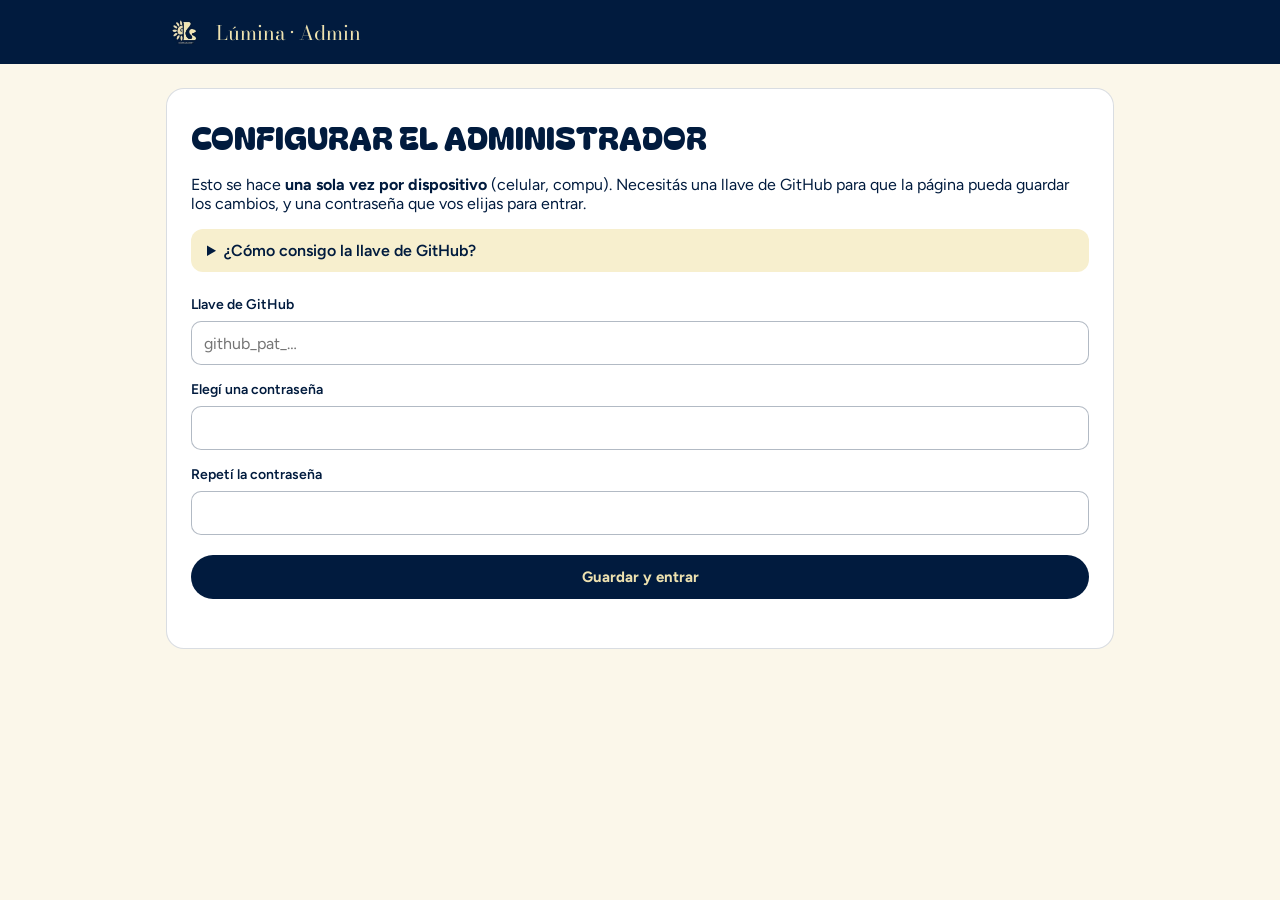
==== admin/index.html @ 97eaa506 "Agregar panel de administración en /admin - Los productos y categorías pasan a data/productos.json, " ====
<!doctype html>
<html lang="es">
<head>
  <meta charset="utf-8">
  <meta name="viewport" content="width=device-width, initial-scale=1">
  <meta http-equiv="Content-Security-Policy" content="default-src 'none'; script-src 'self'; style-src 'self'; font-src 'self'; img-src 'self' data: blob:; connect-src 'self' https://api.github.com; base-uri 'none'; form-action 'none'">
  <meta name="referrer" content="no-referrer">
  <meta name="robots" content="noindex, nofollow">
  <title>Administrar — Lúmina Bakery</title>
  <link rel="icon" href="../img/favicon.png" type="image/png">
  <link rel="stylesheet" href="../css/fonts.css">
  <link rel="stylesheet" href="admin.css">
</head>
<body>

<header class="admin-header">
  <div class="admin-wrap admin-header-inner">
    <a href="../" class="admin-brand">
      <img src="../img/logo.png" alt="" width="40" height="40">
      <span>Lúmina · Admin</span>
    </a>
    <button type="button" class="link-btn" data-logout hidden>Salir</button>
  </div>
</header>

<main class="admin-wrap">

  <!-- Primera vez en este dispositivo -->
  <section class="panel" data-screen="setup" hidden>
    <h1>Configurar el administrador</h1>
    <p>Esto se hace <strong>una sola vez por dispositivo</strong> (celular, compu). Necesitás una llave de GitHub para que la página pueda guardar los cambios, y una contraseña que vos elijas para entrar.</p>
    <details class="help">
      <summary>¿Cómo consigo la llave de GitHub?</summary>
      <ol>
        <li>Entrá a <a href="https://github.com/settings/personal-access-tokens/new" target="_blank" rel="noopener noreferrer">github.com/settings/personal-access-tokens/new</a> con la cuenta dueña de la web.</li>
        <li><strong>Token name:</strong> Admin Lúmina. <strong>Expiration:</strong> la fecha más lejana que te deje.</li>
        <li><strong>Repository access:</strong> “Only select repositories” y elegí <strong>lumina</strong>.</li>
        <li><strong>Permissions → Repository permissions → Contents:</strong> “Read and write”.</li>
        <li>Tocá <strong>Generate token</strong> y copiá el código (empieza con <code>github_pat_</code>).</li>
      </ol>
    </details>
    <div class="form">
      <label for="setup-token">Llave de GitHub</label>
      <input id="setup-token" type="password" autocomplete="off" spellcheck="false" placeholder="github_pat_…">
      <label for="setup-pass">Elegí una contraseña</label>
      <input id="setup-pass" type="password" autocomplete="new-password" minlength="6">
      <label for="setup-pass2">Repetí la contraseña</label>
      <input id="setup-pass2" type="password" autocomplete="new-password" minlength="6">
      <button type="button" class="btn" data-setup>Guardar y entrar</button>
      <p class="msg" data-msg="setup" role="alert"></p>
    </div>
  </section>

  <!-- Entrar -->
  <section class="panel panel-narrow" data-screen="login" hidden>
    <h1>Entrar</h1>
    <div class="form">
      <label for="login-pass">Contraseña</label>
      <input id="login-pass" type="password" autocomplete="current-password">
      <button type="button" class="btn" data-login>Entrar</button>
      <p class="msg" data-msg="login" role="alert"></p>
      <button type="button" class="link-btn" data-reset>Olvidé mi contraseña</button>
    </div>
  </section>

  <!-- Editor -->
  <section data-screen="editor" hidden>
    <div class="savebar">
      <p class="msg" data-msg="editor" role="status"></p>
      <button type="button" class="btn" data-save>Guardar cambios</button>
    </div>

    <div class="panel">
      <div class="panel-head">
        <h2>Categorías</h2>
        <button type="button" class="btn btn-light" data-add-cat>+ Agregar categoría</button>
      </div>
      <p class="hint">“Nombre” es el botón de filtro (ej: Budines). “Etiqueta” es el cartelito en la foto (ej: Budín).</p>
      <div class="cat-list" data-cats></div>
    </div>

    <div class="panel">
      <div class="panel-head">
        <h2>Productos</h2>
        <button type="button" class="btn btn-light" data-add-prod>+ Agregar producto</button>
      </div>
      <p class="hint">Dejá el precio vacío para que diga “Consultar”. Las fotos se recortan solas en formato vertical.</p>
      <div class="prod-list" data-prods></div>
    </div>
  </section>

  <p class="loading" data-screen="loading">Cargando…</p>
</main>

<script src="admin.js"></script>
</body>
</html>
---- css/fonts.css ----
/* Fuentes alojadas en el propio sitio (subconjunto latino), descargadas de Google Fonts. Licencia SIL Open Font License. */
@font-face {
  font-family: 'Bagel Fat One';
  font-style: normal;
  font-weight: 400;
  font-display: swap;
  src: url('../fonts/bagel-fat-one-normal-400.woff2') format('woff2');
  unicode-range: U+0000-00FF, U+0131, U+0152-0153, U+02BB-02BC, U+02C6, U+02DA, U+02DC, U+0304, U+0308, U+0329, U+2000-206F, U+20AC, U+2122, U+2191, U+2193, U+2212, U+2215, U+FEFF, U+FFFD;
}
@font-face {
  font-family: 'Bodoni Moda';
  font-style: italic;
  font-weight: 400 700;
  font-display: swap;
  src: url('../fonts/bodoni-moda-italic-400-700.woff2') format('woff2');
  unicode-range: U+0000-00FF, U+0131, U+0152-0153, U+02BB-02BC, U+02C6, U+02DA, U+02DC, U+0304, U+0308, U+0329, U+2000-206F, U+20AC, U+2122, U+2191, U+2193, U+2212, U+2215, U+FEFF, U+FFFD;
}
@font-face {
  font-family: 'Bodoni Moda';
  font-style: normal;
  font-weight: 400 700;
  font-display: swap;
  src: url('../fonts/bodoni-moda-normal-400-700.woff2') format('woff2');
  unicode-range: U+0000-00FF, U+0131, U+0152-0153, U+02BB-02BC, U+02C6, U+02DA, U+02DC, U+0304, U+0308, U+0329, U+2000-206F, U+20AC, U+2122, U+2191, U+2193, U+2212, U+2215, U+FEFF, U+FFFD;
}
@font-face {
  font-family: 'Figtree';
  font-style: normal;
  font-weight: 400 700;
  font-display: swap;
  src: url('../fonts/figtree-normal-400-700.woff2') format('woff2');
  unicode-range: U+0000-00FF, U+0131, U+0152-0153, U+02BB-02BC, U+02C6, U+02DA, U+02DC, U+0304, U+0308, U+0329, U+2000-206F, U+20AC, U+2122, U+2191, U+2193, U+2212, U+2215, U+FEFF, U+FFFD;
}
---- admin/admin.css ----
:root {
  --navy: #011B3E;
  --cream: #EEE2B0;
  --cream-light: #F7EFCE;
  --paper: #FBF7EA;
  --ink-muted: #3A4A6B;
  --line: rgba(1, 27, 62, 0.15);
  --danger: #A3261C;
  --ok: #1D6B3A;
}

*, *::before, *::after { box-sizing: border-box; }
[hidden] { display: none !important; }

body {
  margin: 0;
  background: var(--paper);
  color: var(--navy);
  font-family: 'Figtree', system-ui, sans-serif;
  font-size: 16px;
}
a { color: var(--navy); }
:focus-visible { outline: 3px solid var(--navy); outline-offset: 2px; }

.admin-wrap { max-width: 980px; margin: 0 auto; padding: 0 16px; }

.admin-header { background: var(--navy); color: var(--cream); }
.admin-header-inner { display: flex; align-items: center; justify-content: space-between; min-height: 64px; }
.admin-brand { display: flex; align-items: center; gap: 10px; color: var(--cream); text-decoration: none; font-family: 'Bodoni Moda', serif; font-size: 20px; }
.admin-brand img { border-radius: 50%; }
.admin-header .link-btn { color: var(--cream); }

h1, h2 { font-family: 'Bagel Fat One', sans-serif; font-weight: 400; text-transform: uppercase; margin: 0 0 12px; }
h1 { font-size: 32px; }
h2 { font-size: 24px; margin: 0; }

.panel { background: #FFFFFF; border: 1px solid var(--line); border-radius: 18px; padding: 24px; margin: 24px 0; }
.panel-narrow { max-width: 420px; margin-left: auto; margin-right: auto; }
.panel-head { display: flex; align-items: center; justify-content: space-between; gap: 12px; flex-wrap: wrap; }
.hint { margin: 8px 0 16px; color: var(--ink-muted); font-size: 14px; }
.loading { text-align: center; padding: 48px 0; }

.help { margin: 16px 0; padding: 12px 16px; background: var(--cream-light); border-radius: 12px; }
.help summary { cursor: pointer; font-weight: 600; }
.help li { margin: 6px 0; line-height: 1.45; }

.form { display: flex; flex-direction: column; gap: 8px; }
label, .field-label { font-size: 14px; font-weight: 600; }
input, select {
  width: 100%;
  min-height: 44px;
  padding: 0 12px;
  border-radius: 10px;
  border: 1.5px solid rgba(1, 27, 62, 0.3);
  background: #FFFFFF;
  color: var(--navy);
  font-family: inherit;
  font-size: 16px;
}
.form label { margin-top: 8px; }

.btn {
  display: inline-flex; align-items: center; justify-content: center; gap: 8px;
  min-height: 44px; padding: 0 20px;
  border-radius: 999px; border: 0;
  background: var(--navy); color: var(--cream);
  font-family: inherit; font-size: 15px; font-weight: 700;
  cursor: pointer;
}
.btn:disabled { opacity: 0.55; cursor: wait; }
.btn-light { background: var(--cream); color: var(--navy); }
.btn-danger { background: transparent; color: var(--danger); border: 1.5px solid var(--danger); }
.btn-icon { width: 44px; padding: 0; background: var(--cream-light); color: var(--navy); }
.form .btn { margin-top: 12px; }
.link-btn { background: none; border: 0; padding: 8px 0; font: inherit; font-size: 14px; text-decoration: underline; cursor: pointer; color: var(--navy); align-self: flex-start; }

.msg { margin: 0; min-height: 1.2em; font-size: 14px; font-weight: 600; }
.msg.is-error { color: var(--danger); }
.msg.is-ok { color: var(--ok); }

.savebar {
  position: sticky; top: 0; z-index: 10;
  display: flex; align-items: center; justify-content: flex-end; gap: 16px; flex-wrap: wrap;
  margin: 0 -16px; padding: 12px 16px;
  background: var(--paper);
  border-bottom: 1px solid var(--line);
}
.savebar .msg { flex: 1 1 200px; }

/* categorías */
.cat-list { display: flex; flex-direction: column; gap: 10px; }
.cat-row { display: grid; grid-template-columns: minmax(0, 1fr) minmax(0, 1fr) auto; gap: 10px; align-items: end; }
.cat-row .field { display: flex; flex-direction: column; gap: 4px; }

/* productos */
.prod-list { display: flex; flex-direction: column; gap: 16px; }
.prod-card { display: grid; grid-template-columns: 140px minmax(0, 1fr); gap: 16px; padding: 16px; border: 1px solid var(--line); border-radius: 14px; }
.prod-photo { display: flex; flex-direction: column; gap: 8px; }
.prod-photo .thumb { width: 140px; aspect-ratio: 4 / 5; border-radius: 10px; background: var(--navy); object-fit: cover; display: block; }
.prod-photo .thumb-empty { display: flex; align-items: center; justify-content: center; color: var(--cream); font-size: 12px; text-align: center; padding: 8px; }
.file-btn { position: relative; overflow: hidden; }
.file-btn input { position: absolute; inset: 0; opacity: 0; cursor: pointer; min-height: 0; }
.prod-fields { display: grid; grid-template-columns: repeat(2, minmax(0, 1fr)); gap: 10px; }
.prod-fields .field { display: flex; flex-direction: column; gap: 4px; }
.prod-fields .field-wide { grid-column: 1 / -1; }
.prod-actions { grid-column: 1 / -1; display: flex; gap: 8px; justify-content: flex-end; flex-wrap: wrap; }
.badge-new { font-size: 12px; font-weight: 700; color: var(--ok); }

@media (max-width: 640px) {
  .panel { padding: 18px; }
  .cat-row { grid-template-columns: minmax(0, 1fr) minmax(0, 1fr); }
  .cat-row .btn-danger { grid-column: 1 / -1; }
  .prod-card { grid-template-columns: 1fr; }
  .prod-photo { flex-direction: row; align-items: flex-end; }
  .prod-photo .thumb { width: 110px; }
  .prod-fields { grid-template-columns: 1fr; }
}
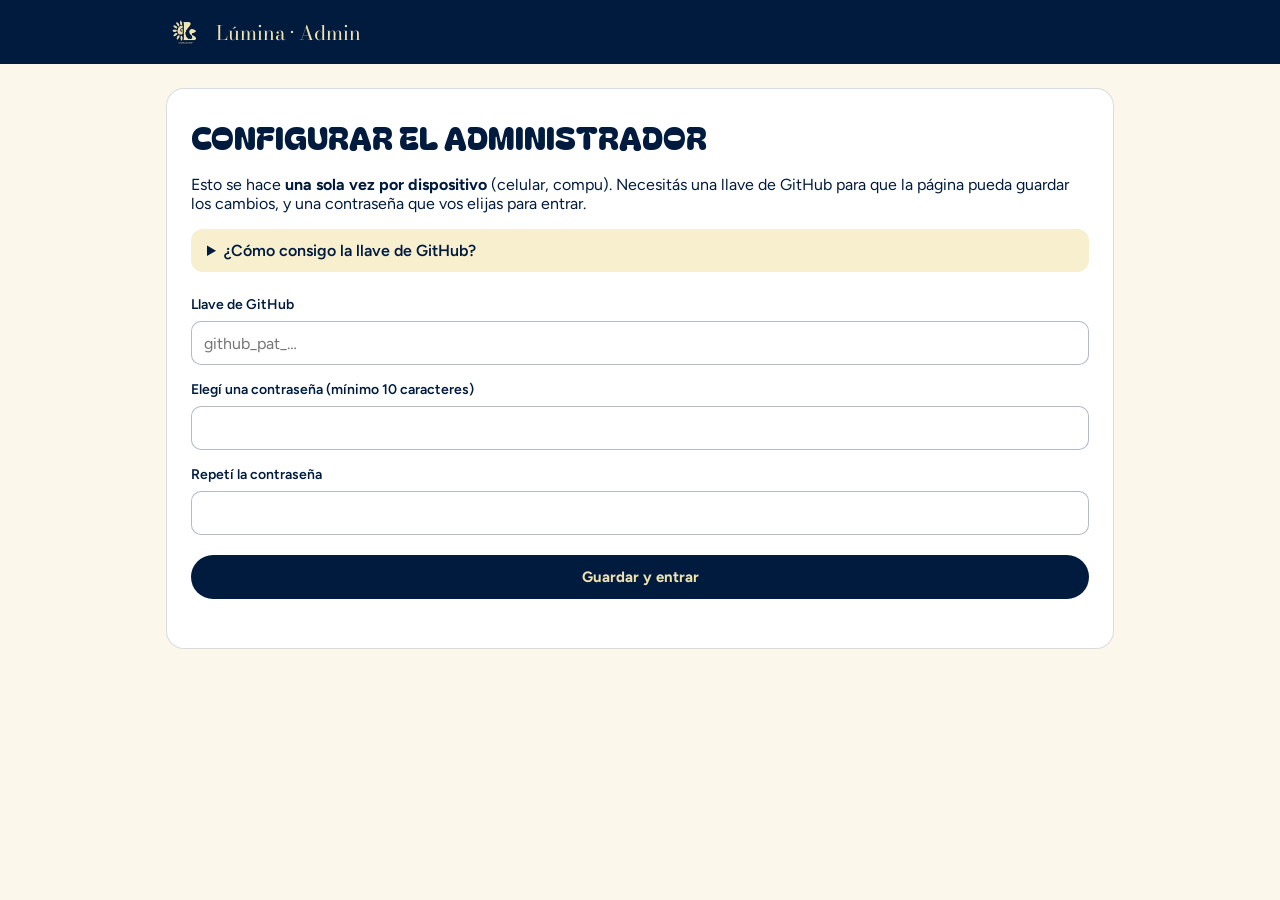
==== commit a78b7520: "Reforzar la seguridad del sitio y del panel de administración - Validar data/productos.json antes de" ====
--- a/admin/index.html
+++ b/admin/index.html
@@ -3,7 +3,7 @@
 <head>
   <meta charset="utf-8">
   <meta name="viewport" content="width=device-width, initial-scale=1">
-  <meta http-equiv="Content-Security-Policy" content="default-src 'none'; script-src 'self'; style-src 'self'; font-src 'self'; img-src 'self' data: blob:; connect-src 'self' https://api.github.com; base-uri 'none'; form-action 'none'">
+  <meta http-equiv="Content-Security-Policy" content="default-src 'none'; script-src 'self'; style-src 'self'; font-src 'self'; img-src 'self' data: blob:; connect-src 'self' https://api.github.com; base-uri 'none'; form-action 'none'; upgrade-insecure-requests">
   <meta name="referrer" content="no-referrer">
   <meta name="robots" content="noindex, nofollow">
   <title>Administrar — Lúmina Bakery</title>
@@ -36,16 +36,17 @@
         <li><strong>Token name:</strong> Admin Lúmina. <strong>Expiration:</strong> la fecha más lejana que te deje.</li>
         <li><strong>Repository access:</strong> “Only select repositories” y elegí <strong>lumina</strong>.</li>
         <li><strong>Permissions → Repository permissions → Contents:</strong> “Read and write”.</li>
+        <li>No elijas el tipo “classic”: tiene que ser una llave <em>fine-grained</em>, que solo puede tocar este repositorio.</li>
         <li>Tocá <strong>Generate token</strong> y copiá el código (empieza con <code>github_pat_</code>).</li>
       </ol>
     </details>
     <div class="form">
       <label for="setup-token">Llave de GitHub</label>
       <input id="setup-token" type="password" autocomplete="off" spellcheck="false" placeholder="github_pat_…">
-      <label for="setup-pass">Elegí una contraseña</label>
-      <input id="setup-pass" type="password" autocomplete="new-password" minlength="6">
+      <label for="setup-pass">Elegí una contraseña (mínimo 10 caracteres)</label>
+      <input id="setup-pass" type="password" autocomplete="new-password" minlength="10">
       <label for="setup-pass2">Repetí la contraseña</label>
-      <input id="setup-pass2" type="password" autocomplete="new-password" minlength="6">
+      <input id="setup-pass2" type="password" autocomplete="new-password" minlength="10">
       <button type="button" class="btn" data-setup>Guardar y entrar</button>
       <p class="msg" data-msg="setup" role="alert"></p>
     </div>
